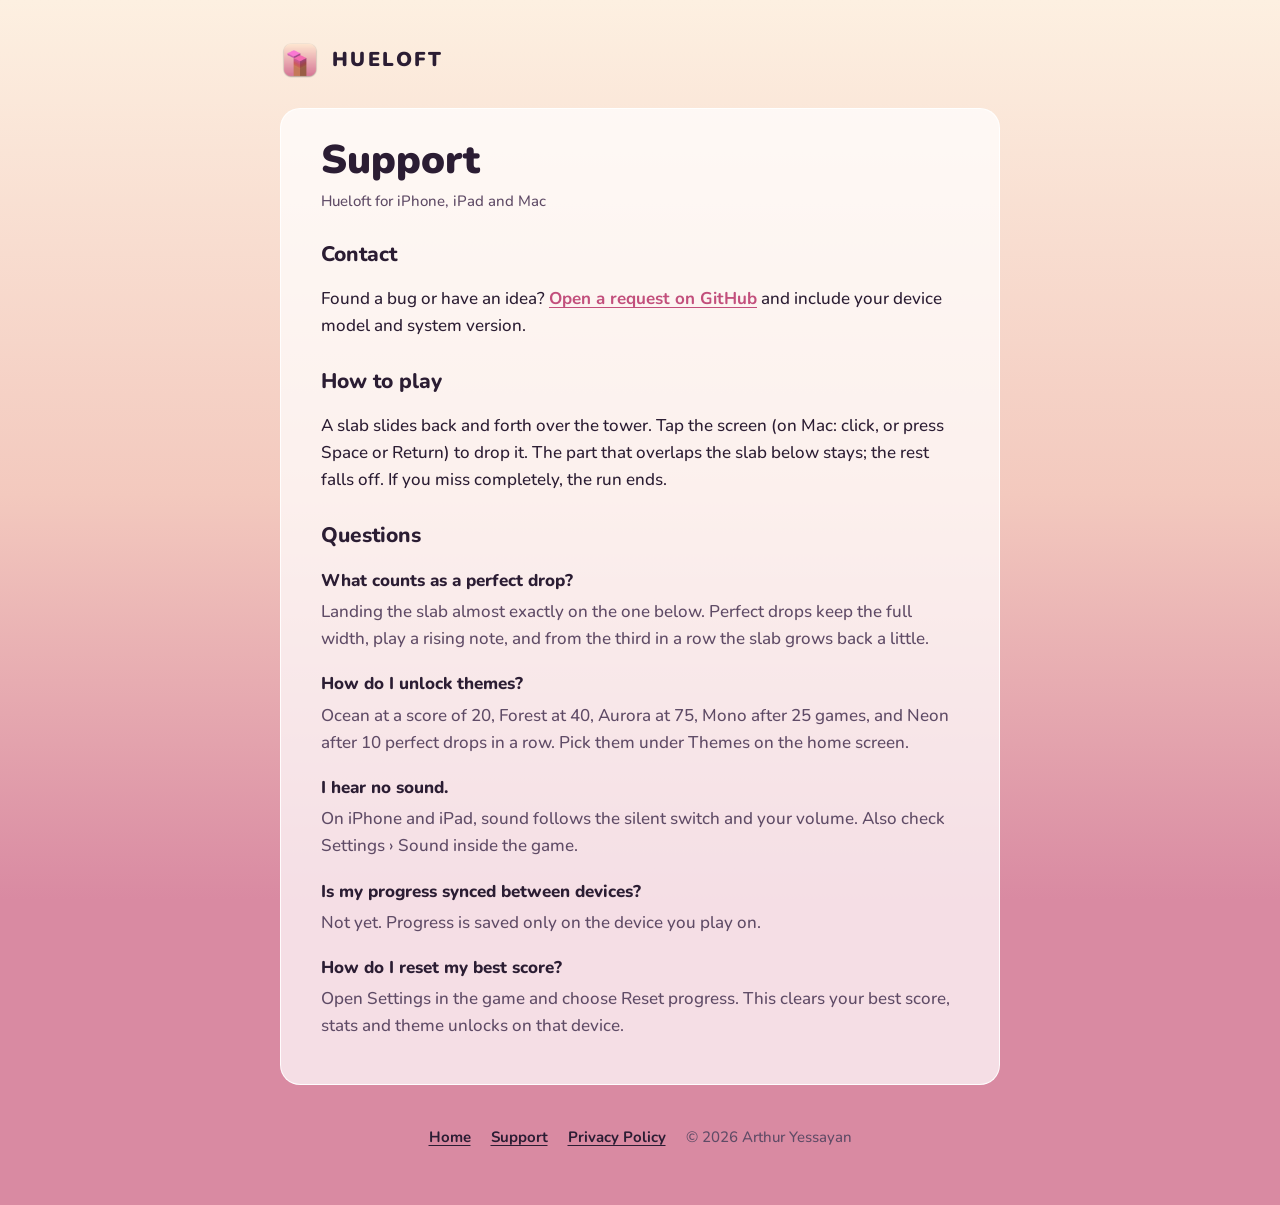
==== support.html @ 1478f1ce "hueloft-site initial commit" ====
<!doctype html>
<html lang="en">
<head>
<meta charset="utf-8">
<meta name="viewport" content="width=device-width, initial-scale=1, viewport-fit=cover">
<link rel="icon" href="assets/icon.png">
<link rel="preconnect" href="https://fonts.googleapis.com">
<link rel="preconnect" href="https://fonts.gstatic.com" crossorigin>
<link rel="stylesheet" href="https://fonts.googleapis.com/css2?family=Nunito:wght@500;700;800;900&display=swap">
<link rel="stylesheet" href="assets/style.css">
<title>Hueloft Support</title>
<meta name="description" content="Help with Hueloft: how to play, common questions, and how to contact the developer.">
</head>
<body>
<main class="wrap">
  <a class="top" href="index.html"><img src="assets/icon.png" alt=""><span>HUELOFT</span></a>
  <article class="doc">
    <h1>Support</h1>
    <p class="meta">Hueloft for iPhone, iPad and Mac</p>

    <h2>Contact</h2>
    <p>Found a bug or have an idea? <a href="https://github.com/arthuryess/hueloft-site/issues/new">Open a request on GitHub</a> and include your device model and system version.</p>
    <!-- TODO before App Store submission: add a support email address, e.g.
    <p>Or email <a href="mailto:you@example.com">you@example.com</a>. We usually reply within a few days.</p>
    -->

    <h2>How to play</h2>
    <p>A slab slides back and forth over the tower. Tap the screen (on Mac: click, or press Space or Return) to drop it. The part that overlaps the slab below stays; the rest falls off. If you miss completely, the run ends.</p>

    <h2>Questions</h2>
    <dl class="faq">
      <dt>What counts as a perfect drop?</dt>
      <dd>Landing the slab almost exactly on the one below. Perfect drops keep the full width, play a rising note, and from the third in a row the slab grows back a little.</dd>
      <dt>How do I unlock themes?</dt>
      <dd>Ocean at a score of 20, Forest at 40, Aurora at 75, Mono after 25 games, and Neon after 10 perfect drops in a row. Pick them under Themes on the home screen.</dd>
      <dt>I hear no sound.</dt>
      <dd>On iPhone and iPad, sound follows the silent switch and your volume. Also check Settings › Sound inside the game.</dd>
      <dt>Is my progress synced between devices?</dt>
      <dd>Not yet. Progress is saved only on the device you play on.</dd>
      <dt>How do I reset my best score?</dt>
      <dd>Open Settings in the game and choose Reset progress. This clears your best score, stats and theme unlocks on that device.</dd>
    </dl>
  </article>
  <footer>
    <a href="index.html">Home</a>
    <a href="support.html">Support</a>
    <a href="privacy.html">Privacy Policy</a>
    <span>© 2026 Arthur Yessayan</span>
  </footer>
</main>
</body>
</html>
---- assets/style.css ----
/* Hueloft site: one look (the Dawn sky), shared by every page. */
:root {
  --sky-top: #fdf0e1;
  --sky-mid: #f3c9be;
  --sky-low: #d98aa2;
  --ink: #2b1d33;
  --ink-soft: #5f4b66;
  --card: rgba(255, 255, 255, 0.72);
  --card-edge: rgba(255, 255, 255, 0.9);
  --accent: #c24f7c;
  --slab-1: #e8956b;
  --slab-2: #e07a80;
  --slab-3: #cf6a9a;
  --display: "Nunito", ui-rounded, "SF Pro Rounded", system-ui, sans-serif;
  --body: "Nunito", ui-rounded, system-ui, -apple-system, "Segoe UI", sans-serif;
  color-scheme: light;
}
* { box-sizing: border-box; }
html { background: var(--sky-low); }
body {
  margin: 0;
  min-height: 100vh;
  font: 500 17px/1.6 var(--body);
  color: var(--ink);
  background: linear-gradient(180deg, var(--sky-top) 0%, var(--sky-mid) 55%, var(--sky-low) 100%) fixed;
  padding-left: max(20px, env(safe-area-inset-left));
  padding-right: max(20px, env(safe-area-inset-right));
}
a { color: var(--accent); font-weight: 700; text-underline-offset: 3px; }
a:focus-visible { outline: 3px solid var(--accent); outline-offset: 3px; border-radius: 4px; }
.wrap { max-width: 720px; margin: 0 auto; padding: 40px 0 56px; }
.top { display: flex; align-items: center; gap: 12px; text-decoration: none; color: var(--ink); }
.top img { width: 40px; height: 40px; }
.top span { font: 900 20px/1 var(--display); letter-spacing: .12em; }
.hero { text-align: center; padding: 56px 0 24px; }
.hero img { width: 152px; height: 152px; filter: drop-shadow(0 12px 24px rgba(90, 30, 70, .22)); }
.hero h1 { font: 900 clamp(44px, 12vw, 76px)/1 var(--display); letter-spacing: .1em; margin: 20px 0 10px; text-wrap: balance; }
.hero p.tag { font-size: 20px; color: var(--ink-soft); margin: 0 auto; max-width: 30ch; text-wrap: balance; }
.badge { display: inline-block; margin-top: 24px; padding: 10px 18px; border-radius: 999px; background: var(--ink); color: #fff; font-weight: 800; letter-spacing: .04em; }
.platforms { margin-top: 12px; font-size: 14px; font-weight: 700; letter-spacing: .14em; text-transform: uppercase; color: var(--ink-soft); }
.strata { display: grid; gap: 12px; margin: 40px 0; }
.layer { background: var(--card); border: 1px solid var(--card-edge); border-left: 8px solid var(--slab-1); border-radius: 14px; padding: 16px 20px; }
.layer:nth-child(2) { border-left-color: var(--slab-2); }
.layer:nth-child(3) { border-left-color: var(--slab-3); }
.layer h3 { margin: 0 0 4px; font: 800 18px/1.3 var(--display); }
.layer p { margin: 0; color: var(--ink-soft); }
.doc { background: var(--card); border: 1px solid var(--card-edge); border-radius: 20px; padding: 28px clamp(20px, 5vw, 40px); margin-top: 28px; }
.doc h1 { font: 900 clamp(30px, 7vw, 40px)/1.15 var(--display); margin: 0 0 6px; text-wrap: balance; }
.doc .meta { color: var(--ink-soft); font-size: 15px; margin: 0 0 20px; }
.doc h2 { font: 800 21px/1.3 var(--display); margin: 28px 0 6px; }
.doc p, .doc li { max-width: 65ch; }
.doc ul { padding-left: 22px; }
.faq dt { font-weight: 800; margin-top: 18px; }
.faq dd { margin: 4px 0 0; color: var(--ink-soft); }
footer { margin-top: 40px; display: flex; flex-wrap: wrap; gap: 8px 20px; justify-content: center; font-size: 15px; color: var(--ink-soft); }
footer a { font-weight: 700; color: var(--ink); }
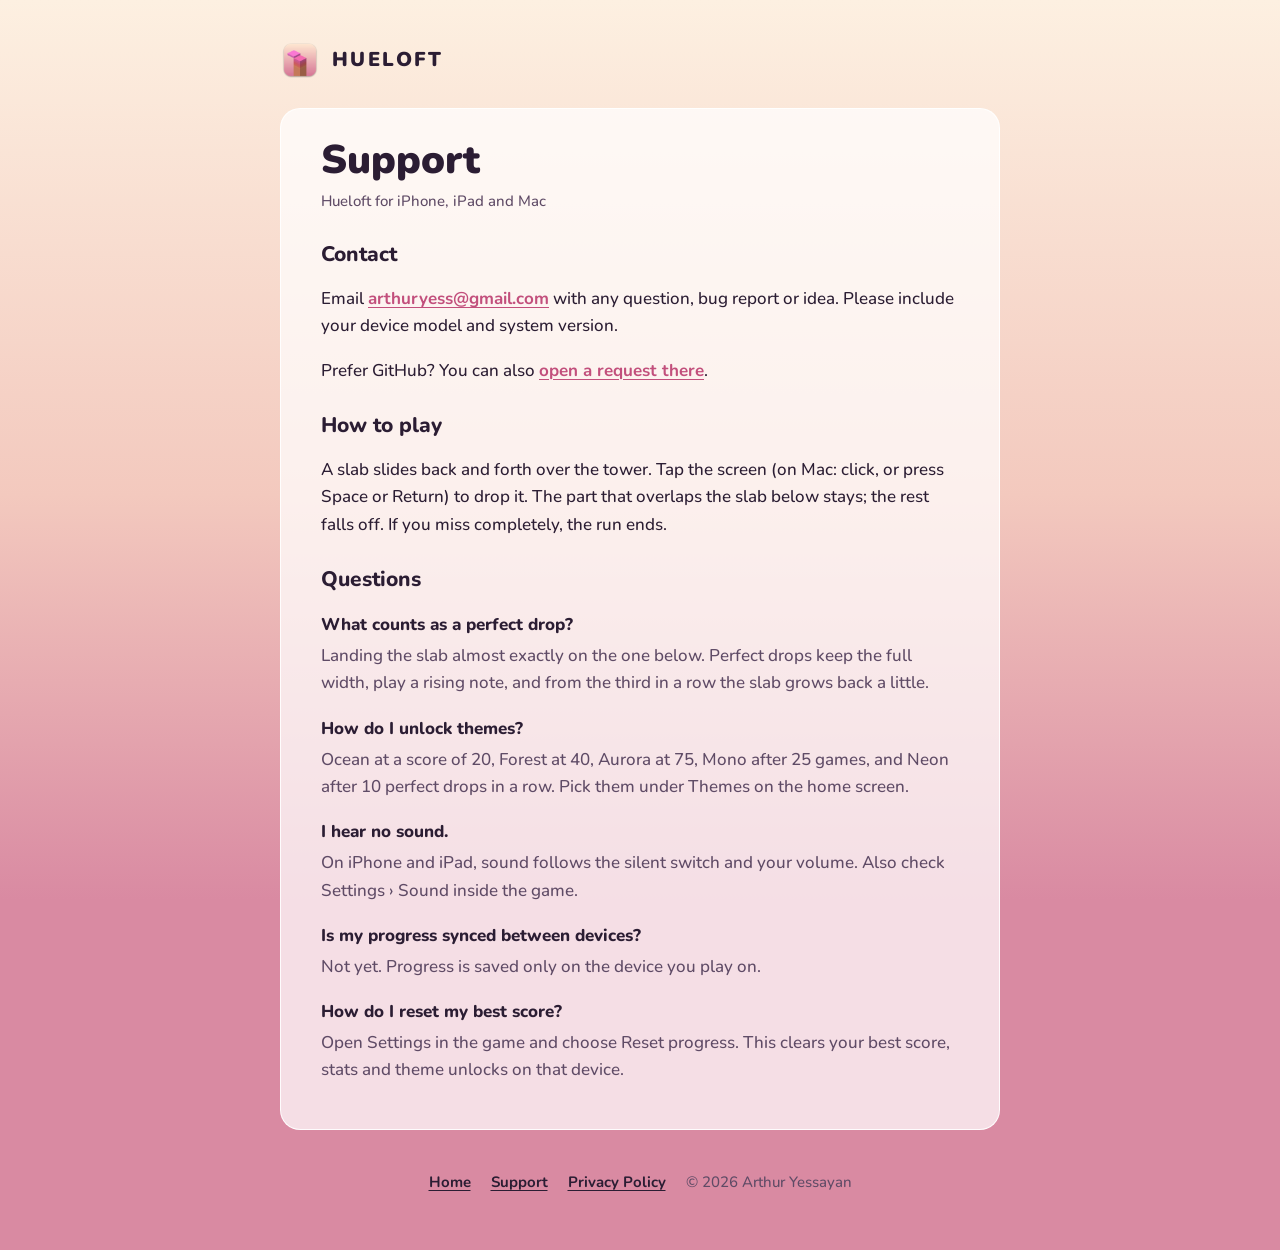
==== commit 71c3186c: "Add support email to support and privacy pages - Support page: email arthuryess@gmail.com as the mai" ====
--- a/support.html
+++ b/support.html
@@ -19,10 +19,8 @@
     <p class="meta">Hueloft for iPhone, iPad and Mac</p>
 
     <h2>Contact</h2>
-    <p>Found a bug or have an idea? <a href="https://github.com/arthuryess/hueloft-site/issues/new">Open a request on GitHub</a> and include your device model and system version.</p>
-    <!-- TODO before App Store submission: add a support email address, e.g.
-    <p>Or email <a href="mailto:you@example.com">you@example.com</a>. We usually reply within a few days.</p>
-    -->
+    <p>Email <a href="mailto:arthuryess@gmail.com">arthuryess@gmail.com</a> with any question, bug report or idea. Please include your device model and system version.</p>
+    <p>Prefer GitHub? You can also <a href="https://github.com/arthuryess/hueloft-site/issues/new">open a request there</a>.</p>
 
     <h2>How to play</h2>
     <p>A slab slides back and forth over the tower. Tap the screen (on Mac: click, or press Space or Return) to drop it. The part that overlaps the slab below stays; the rest falls off. If you miss completely, the run ends.</p>
